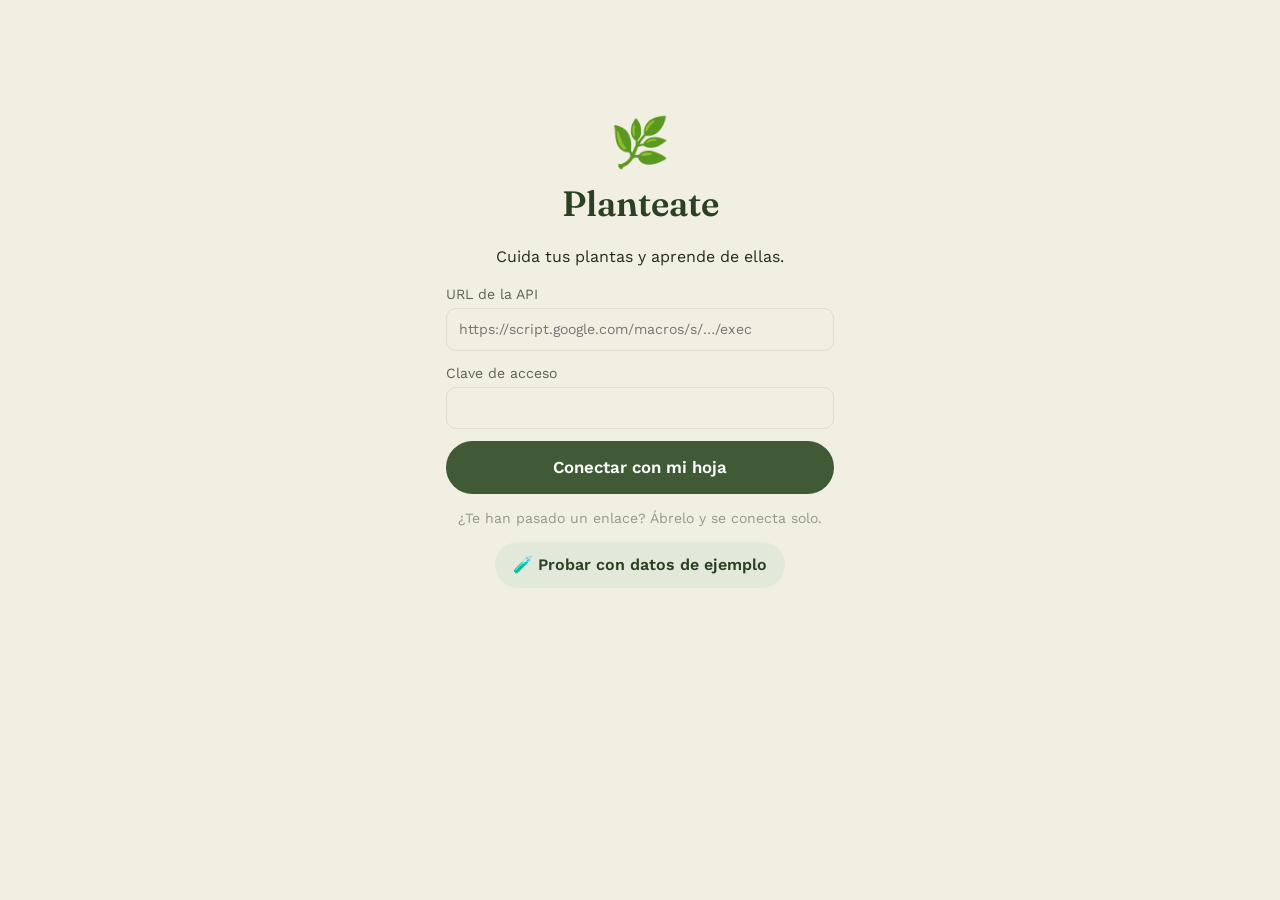
==== index.html @ dc3e884d "Planteate 5.0: PWA local-first sobre la hoja de Google App web instalable para GitHub Pages con dato" ====
<!DOCTYPE html>
<html lang="es">
<head>
  <meta charset="utf-8">
  <meta name="viewport" content="width=device-width, initial-scale=1, viewport-fit=cover">
  <title>Planteate</title>
  <meta name="description" content="Cuida tus plantas y aprende de ellas.">
  <meta name="theme-color" content="#3F5A34">
  <link rel="manifest" href="manifest.webmanifest">
  <link rel="icon" href="icons/icon.svg" type="image/svg+xml">
  <link rel="apple-touch-icon" href="icons/icon-192.png">
  <meta name="apple-mobile-web-app-capable" content="yes">
  <meta name="apple-mobile-web-app-status-bar-style" content="default">
  <link rel="preconnect" href="https://fonts.googleapis.com">
  <link rel="preconnect" href="https://fonts.gstatic.com" crossorigin>
  <link href="https://fonts.googleapis.com/css2?family=Fraunces:opsz,wght@9..144,500;9..144,600&family=Work+Sans:wght@400;500;600&display=swap" rel="stylesheet">
  <link rel="stylesheet" href="css/styles.css">
</head>
<body>
  <div id="app"><main class="contenido bienvenida"><div class="brote"></div><p>Abriendo el invernadero…</p></main></div>
  <noscript>Planteate necesita JavaScript.</noscript>
  <script type="module" src="js/app.js"></script>
</body>
</html>
---- css/styles.css ----
/* PLANTEATE 5.0 — estilos */
:root {
  --bg: #F1EEE2; --card: #FBFAF5; --ink: #232C1E; --ink-soft: #5C6350; --ink-faint: #93998A;
  --moss: #3F5A34; --moss-dark: #2C4024; --moss-pale: #E3E9DA; --line: #E1DCCB;
  --verde: #5E8C4A; --ambar: #C9952F; --rojo: #B5532A;
  --shadow: 0 2px 10px rgba(35,44,30,.08); --r: 14px;
  --display: 'Fraunces', Georgia, serif; --body: 'Work Sans', system-ui, -apple-system, sans-serif;
  --safe-b: env(safe-area-inset-bottom, 0px); --safe-t: env(safe-area-inset-top, 0px);
  color-scheme: light;
}
@media (prefers-color-scheme: dark) {
  :root {
    --bg: #171C14; --card: #222A1D; --ink: #ECEDE4; --ink-soft: #B6BCA9; --ink-faint: #828A77;
    --moss: #8DB477; --moss-dark: #B5D3A2; --moss-pale: #2E3A27; --line: #323C2B;
    --verde: #7FB067; --ambar: #E0B04F; --rojo: #E07A50; --shadow: 0 2px 10px rgba(0,0,0,.3);
    color-scheme: dark;
  }
}
* { box-sizing: border-box; }
html, body { margin: 0; background: var(--bg); color: var(--ink); font: 16px/1.45 var(--body); -webkit-tap-highlight-color: transparent; }
body { min-height: 100vh; padding-top: var(--safe-t); }
h1, h2, h3 { font-family: var(--display); font-weight: 600; margin: 0; }
h3 { font-size: 1.02rem; margin: 14px 0 6px; }
a { color: var(--moss); }
button, input, select, textarea { font: inherit; color: inherit; }
button { cursor: pointer; border: 0; background: none; }
.contenido { max-width: 760px; margin: 0 auto; padding: 0 16px calc(96px + var(--safe-b)); }
.nota { color: var(--ink-faint); font-size: .88rem; }
.centro { text-align: center; }
.sub { color: var(--ink-soft); font-size: .88rem; }

/* Botones */
.btn { background: var(--moss); color: #fff; border-radius: 999px; padding: 11px 18px; font-weight: 600; display: inline-flex; gap: 6px; align-items: center; justify-content: center; text-decoration: none; }
@media (prefers-color-scheme: dark) { .btn { color: #13180F; } }
.btn.claro { background: var(--moss-pale); color: var(--moss-dark); }
.btn.peq { padding: 8px 14px; font-size: .9rem; }
.btn.grande { padding: 14px 22px; font-size: 1.05rem; }
.btn.peligro { color: var(--rojo); }
.btn:disabled { opacity: .45; }
.btn:active, .chip:active, .tarjeta:active { transform: scale(.97); }
.btn-icono { width: 40px; height: 40px; border-radius: 50%; font-size: 1.2rem; display: inline-grid; place-items: center; }
.btn-icono.peq { width: 30px; height: 30px; font-size: .9rem; }

/* Barra superior */
.barra { position: sticky; top: 0; z-index: 10; display: flex; align-items: center; gap: 6px; padding: 8px 10px; background: color-mix(in srgb, var(--bg) 92%, transparent); backdrop-filter: blur(8px); }
.barra-titulo { flex: 1; font-size: 1.15rem; white-space: nowrap; overflow: hidden; text-overflow: ellipsis; }
.portada-cab { display: flex; justify-content: space-between; align-items: center; padding: 18px 0 10px; }
.portada-cab h1 { font-size: 1.7rem; color: var(--moss-dark); }

.sync { display: inline-flex; align-items: center; gap: 6px; font-size: .8rem; padding: 6px 10px; border-radius: 999px; background: var(--card); color: var(--ink-soft); box-shadow: var(--shadow); }
.sync .punto { width: 8px; height: 8px; border-radius: 50%; background: var(--verde); }
.sync-enviando .punto { background: var(--ambar); animation: latir 1s infinite; }
.sync-error .punto { background: var(--rojo); }
.sync-offline .punto { background: var(--ink-faint); }
.sync-demo { background: var(--moss-pale); color: var(--moss-dark); }
@keyframes latir { 50% { opacity: .3; } }

/* Navegación inferior */
.nav { position: fixed; left: 0; right: 0; bottom: 0; z-index: 20; display: flex; justify-content: space-around; background: var(--card); border-top: 1px solid var(--line); padding: 6px 0 calc(6px + var(--safe-b)); }
.nav-item { flex: 1; max-width: 140px; display: flex; flex-direction: column; align-items: center; gap: 2px; font-size: .72rem; color: var(--ink-faint); text-decoration: none; }
.nav-ic { font-size: 1.25rem; width: 32px; height: 32px; display: grid; place-items: center; border-radius: 50%; }
.nav-item.activa { color: var(--moss-dark); font-weight: 600; }
.nav-item.activa .nav-ic { background: var(--moss-pale); }
.fab { position: fixed; right: 18px; bottom: calc(78px + var(--safe-b)); z-index: 15; width: 56px; height: 56px; border-radius: 18px; background: var(--moss); color: #fff; font-size: 2rem; box-shadow: 0 6px 18px rgba(0,0,0,.25); }
@media (min-width: 800px) { .fab { right: calc(50% - 360px); } }

/* Chips */
.chips { display: flex; flex-wrap: wrap; gap: 8px; margin: 8px 0; }
.chip { padding: 7px 12px; border-radius: 999px; background: var(--card); border: 1px solid var(--line); font-size: .88rem; }
.chip b { margin-left: 2px; }
.chip.on { background: var(--moss); color: #fff; border-color: var(--moss); }
@media (prefers-color-scheme: dark) { .chip.on, .fab { color: #13180F; } }

.consejo { display: flex; gap: 10px; align-items: flex-start; background: var(--moss-pale); color: var(--moss-dark); border-radius: var(--r); padding: 12px 14px; margin: 4px 0 8px; font-size: .92rem; }
.consejo > div { flex: 1; }

/* Rejilla de plantas */
.rejilla { display: grid; grid-template-columns: repeat(auto-fill, minmax(155px, 1fr)); gap: 12px; margin-top: 6px; }
.tarjeta { background: var(--card); border-radius: var(--r); overflow: hidden; box-shadow: var(--shadow); border-top: 4px solid var(--verde); cursor: pointer; transition: transform .1s; }
.borde-amarillo { border-top-color: var(--ambar); }
.borde-rojo { border-top-color: var(--rojo); }
.tarjeta.marcada { outline: 3px solid var(--moss); }
.tarjeta-foto { position: relative; aspect-ratio: 4/3; background: var(--moss-pale); display: grid; place-items: center; }
.tarjeta-foto img { width: 100%; height: 100%; object-fit: cover; position: absolute; inset: 0; }
.sin-foto { font-size: 2.2rem; }
.esquina { position: absolute; top: 6px; right: 6px; background: var(--card); border-radius: 999px; padding: 1px 6px; font-size: .85rem; }
.check { position: absolute; top: 6px; left: 6px; width: 26px; height: 26px; border-radius: 50%; background: var(--card); border: 2px solid var(--moss); display: grid; place-items: center; font-weight: 700; color: var(--moss); }
.regar-rapido { position: absolute; bottom: 6px; right: 6px; width: 40px; height: 40px; border-radius: 50%; background: var(--card); box-shadow: var(--shadow); font-size: 1.15rem; }
.tarjeta-info { padding: 9px 11px 11px; }
.tarjeta-nombre { font-weight: 600; line-height: 1.2; }
.tarjeta-esp { font-size: .78rem; color: var(--ink-faint); white-space: nowrap; overflow: hidden; text-overflow: ellipsis; }
.tarjeta-estado { font-size: .82rem; margin-top: 4px; font-weight: 500; }
.pend { color: var(--ambar); }
.nivel-verde { color: var(--verde); } .nivel-amarillo { color: var(--ambar); } .nivel-rojo { color: var(--rojo); }

.barra-seleccion { position: sticky; top: 0; z-index: 12; display: flex; flex-wrap: wrap; align-items: center; gap: 6px; background: var(--card); padding: 10px; border-radius: var(--r); box-shadow: var(--shadow); margin-bottom: 8px; }
.barra-seleccion span { font-weight: 600; margin-right: auto; }

.vacio { text-align: center; padding: 40px 10px; color: var(--ink-soft); }
.vacio-ic { font-size: 3rem; }

/* Ficha */
.hero { margin: 0 -16px; height: 240px; background: var(--moss-pale) center/cover; display: grid; place-items: center; color: var(--moss-dark); cursor: pointer; }
@media (min-width: 760px) { .hero { margin: 0; border-radius: var(--r); } }
.ficha-cab { padding: 14px 0 6px; }
.ficha-cab h2 { font-size: 1.6rem; }
.acciones-principales { display: grid; grid-template-columns: 1.4fr 1fr; gap: 8px; margin: 8px 0; }
.acciones-sec { display: flex; flex-wrap: wrap; gap: 8px; margin: 8px 0; }
.estados { background: var(--card); border-radius: var(--r); box-shadow: var(--shadow); margin: 12px 0; }
.estado-fila { border-bottom: 1px solid var(--line); }
.estado-fila:last-child { border: 0; }
.estado-fila summary { list-style: none; display: flex; align-items: center; gap: 10px; padding: 12px 14px; cursor: pointer; }
.estado-fila summary::-webkit-details-marker { display: none; }
.estado-ic { font-size: 1.2rem; }
.estado-txt { flex: 1; font-weight: 600; }
.porque { font-size: .78rem; color: var(--ink-faint); text-decoration: underline dotted; }
.estado-fila p { margin: 0; padding: 0 14px 12px 46px; color: var(--ink-soft); font-size: .92rem; }
.sellos { display: flex; gap: 6px; overflow-x: auto; padding: 4px 0 10px; }
.sello { flex: 0 0 auto; width: 48px; text-align: center; background: var(--card); border-radius: 10px; padding: 5px 0; box-shadow: var(--shadow); font-size: .7rem; display: flex; flex-direction: column; }
.sello b { font-size: 1rem; font-family: var(--display); }
.sello i { font-style: normal; color: var(--moss); font-weight: 600; }

.tabs { display: flex; gap: 4px; border-bottom: 1px solid var(--line); margin-top: 6px; overflow-x: auto; }
.tab { padding: 10px 12px; color: var(--ink-faint); border-bottom: 3px solid transparent; white-space: nowrap; font-weight: 500; }
.tab.on { color: var(--moss-dark); border-bottom-color: var(--moss); }
.tarjeta-bloque { background: var(--card); border-radius: var(--r); box-shadow: var(--shadow); padding: 4px 14px 14px; margin: 12px 0; }
.dato { display: grid; grid-template-columns: 9.5em 1fr; gap: 8px; padding: 7px 0; border-bottom: 1px dashed var(--line); font-size: .93rem; }
.dato:last-child { border-bottom: 0; }
.dato > span { color: var(--ink-faint); }
.dato small { color: var(--ink-faint); }
.dato.aviso div { color: var(--rojo); font-weight: 500; }
.pie-ficha { text-align: center; margin: 20px 0; }
textarea, input, select { width: 100%; border: 1px solid var(--line); background: var(--bg); border-radius: 10px; padding: 10px 12px; margin: 4px 0 8px; }
.aprender p, .aprender li { color: var(--ink-soft); }
.aprender ul { padding-left: 20px; margin: 4px 0; }
.esp-cab { display: flex; flex-direction: column; padding-top: 10px; }
.esp-cab i { color: var(--ink-faint); font-size: .88rem; }
.wiki-img { float: right; width: 110px; height: 110px; object-fit: cover; border-radius: 10px; margin: 0 0 8px 10px; }
.insight { background: var(--moss-pale); color: var(--moss-dark); border-radius: 10px; padding: 10px 12px; font-size: .92rem; }

.grafico { width: 100%; height: auto; margin-top: 6px; }
.g-num { font-size: 9px; fill: var(--ink-soft); text-anchor: middle; }
.g-fecha { font-size: 8px; fill: var(--ink-faint); text-anchor: middle; }
.g-obj { stroke: var(--ink-soft); stroke-dasharray: 5 4; stroke-width: 1.2; }
.leyenda { display: flex; flex-wrap: wrap; gap: 10px; font-size: .75rem; color: var(--ink-faint); }
.leyenda span::before { content: '■ '; }
.l-verde::before { color: var(--verde); } .l-ambar::before { color: var(--ambar); } .l-rojo::before { color: var(--rojo); }
.leyenda span:last-child::before { content: ''; }

.eventos { list-style: none; padding: 0; margin: 0; }
.eventos li { display: flex; gap: 10px; padding: 8px 0; border-bottom: 1px dashed var(--line); font-size: .9rem; }
.ev-ic { width: 24px; text-align: center; }
.ev-det { color: var(--ink-soft); }

.fotos { display: grid; grid-template-columns: repeat(auto-fill, minmax(120px, 1fr)); gap: 8px; margin-top: 10px; }
.foto-mini { position: relative; }
.foto-mini img { width: 100%; aspect-ratio: 1; object-fit: cover; border-radius: 10px; cursor: pointer; }
.foto-mini span { font-size: .72rem; color: var(--ink-faint); }
.foto-mini button { position: absolute; top: 4px; right: 4px; background: var(--card); }
.foto-grande { width: 100%; max-height: 75vh; object-fit: contain; border-radius: 10px; margin-bottom: 10px; }
.diag p { margin: 6px 0; white-space: pre-wrap; }

/* Listas */
.lista { list-style: none; padding: 0; margin: 0; background: var(--card); border-radius: var(--r); box-shadow: var(--shadow); }
.lista li { display: flex; justify-content: space-between; align-items: center; gap: 10px; padding: 12px 14px; border-bottom: 1px solid var(--line); cursor: pointer; }
.lista li:last-child { border: 0; }
.cal-grupo { margin: 18px 0 8px; }
.cal-der { text-align: right; font-weight: 600; display: flex; flex-direction: column; font-size: .9rem; }
.cal-der small { font-weight: 400; font-size: .75rem; }
.glosario details { background: var(--card); border-radius: 10px; margin: 6px 0; padding: 10px 14px; box-shadow: var(--shadow); }
.glosario summary { font-weight: 600; cursor: pointer; }
.glosario p { margin: 6px 0 0; color: var(--ink-soft); }

/* Formularios */
.formulario { display: flex; flex-direction: column; gap: 4px; margin: 12px 0; }
.formulario label { font-size: .88rem; color: var(--ink-soft); }
.formulario fieldset { border: 1px solid var(--line); border-radius: 10px; padding: 6px 10px; margin: 4px 0; }
.formulario legend { font-size: .9rem; font-weight: 600; padding: 0 4px; }
.formulario small { color: var(--ink-faint); }
.formulario details { margin: 8px 0; }
.formulario summary { cursor: pointer; color: var(--moss); font-weight: 600; padding: 6px 0; }
.dos { display: grid; grid-template-columns: 1fr 1fr; gap: 10px; }
.tres { display: grid; grid-template-columns: 1fr 1fr 1.3fr; gap: 8px; }
.candidatos { display: flex; flex-direction: column; gap: 6px; }
.candidato { text-align: left; background: var(--card); border: 1px solid var(--line); border-radius: 10px; padding: 10px; display: flex; flex-direction: column; }
.candidato span { color: var(--ink-faint); font-size: .85rem; }
.bienvenida { text-align: center; padding-top: 12vh; max-width: 420px; }
.bienvenida h1 { font-size: 2.2rem; color: var(--moss-dark); }
.bienvenida .formulario { text-align: left; }
.brote { width: 34px; height: 34px; margin: 0 auto; border-radius: 50%; border: 3px solid var(--moss-pale); border-top-color: var(--moss); animation: girar .9s linear infinite; }
@keyframes girar { to { transform: rotate(360deg); } }

/* Modal y aviso */
.modal-fondo { position: fixed; inset: 0; z-index: 50; background: rgba(20,25,15,.45); display: flex; align-items: flex-end; justify-content: center; }
.modal { background: var(--card); width: 100%; max-width: 520px; border-radius: 20px 20px 0 0; padding: 20px 18px calc(20px + var(--safe-b)); max-height: 90vh; overflow: auto; animation: subir .2s ease-out; }
@media (min-width: 600px) { .modal-fondo { align-items: center; } .modal { border-radius: 20px; } }
@keyframes subir { from { transform: translateY(30px); opacity: 0; } }
.toast { position: fixed; left: 50%; transform: translateX(-50%); bottom: calc(84px + var(--safe-b)); z-index: 60; width: min(92vw, 460px); background: var(--ink); color: var(--bg); border-radius: 14px; padding: 12px 16px; box-shadow: 0 8px 24px rgba(0,0,0,.3); transition: opacity .3s; font-size: .93rem; }
.toast.fuera { opacity: 0; }
.toast-pista { margin-top: 6px; opacity: .85; font-size: .88rem; }
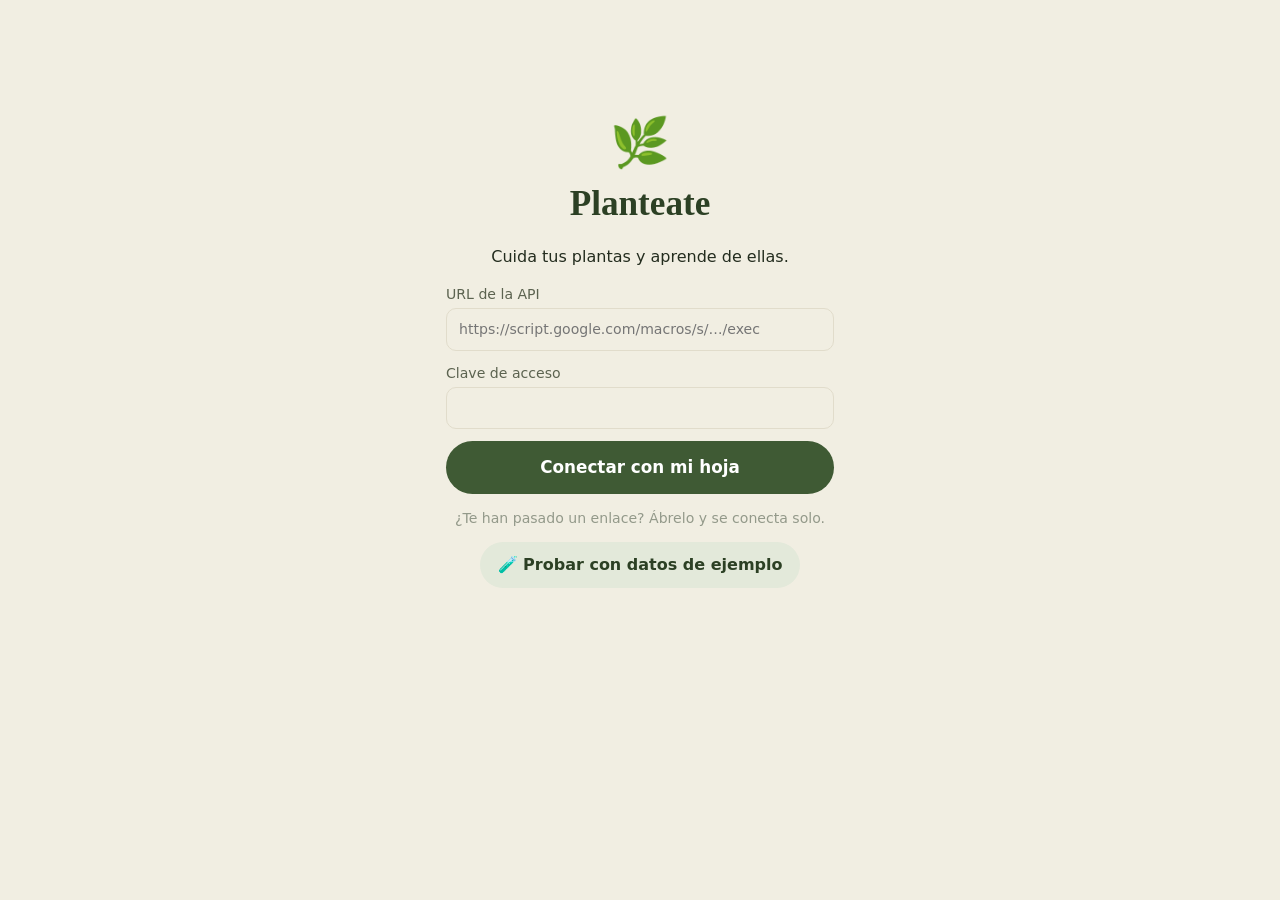
==== commit 4c80e108: "V5.1.2: revisión de seguridad - #/conectar solo acepta URLs de Apps Script y pide confirmación si ca" ====
--- a/index.html
+++ b/index.html
@@ -3,6 +3,9 @@
 <head>
   <meta charset="utf-8">
   <meta name="viewport" content="width=device-width, initial-scale=1, viewport-fit=cover">
+  <!-- CSP: solo scripts propios; datos solo a Apps Script y Wikipedia; fotos de Drive/Wikimedia. -->
+  <meta http-equiv="Content-Security-Policy" content="default-src 'self'; script-src 'self'; style-src 'self' https://fonts.googleapis.com; font-src https://fonts.gstatic.com; img-src 'self' blob: data: https://lh3.googleusercontent.com https://*.wikimedia.org; connect-src 'self' https://script.google.com https://script.googleusercontent.com https://es.wikipedia.org; manifest-src 'self'; worker-src 'self'; object-src 'none'; base-uri 'self'; form-action 'none'">
+  <meta name="referrer" content="no-referrer">
   <title>Planteate</title>
   <meta name="description" content="Cuida tus plantas y aprende de ellas.">
   <meta name="theme-color" content="#3F5A34">
--- a/css/styles.css
+++ b/css/styles.css
@@ -100,7 +100,8 @@
 .vacio-ic { font-size: 3rem; }
 
 /* Ficha */
-.hero { margin: 0 -16px; height: 240px; background: var(--moss-pale) center/cover; display: grid; place-items: center; color: var(--moss-dark); cursor: pointer; }
+.hero { margin: 0 -16px; height: 240px; background: var(--moss-pale); display: grid; place-items: center; color: var(--moss-dark); cursor: pointer; overflow: hidden; }
+.hero img { width: 100%; height: 100%; object-fit: cover; }
 @media (min-width: 760px) { .hero { margin: 0; border-radius: var(--r); } }
 .ficha-cab { padding: 14px 0 6px; }
 .ficha-cab h2 { font-size: 1.6rem; }
@@ -198,3 +199,25 @@
 .toast { position: fixed; left: 50%; transform: translateX(-50%); bottom: calc(84px + var(--safe-b)); z-index: 60; width: min(92vw, 460px); background: var(--ink); color: var(--bg); border-radius: 14px; padding: 12px 16px; box-shadow: 0 8px 24px rgba(0,0,0,.3); transition: opacity .3s; font-size: .93rem; }
 .toast.fuera { opacity: 0; }
 .toast-pista { margin-top: 6px; opacity: .85; font-size: .88rem; }
+
+/* V5.1 */
+img.cargando { background: linear-gradient(90deg, var(--moss-pale), var(--card), var(--moss-pale)); background-size: 200% 100%; animation: brillo 1.2s infinite; }
+@keyframes brillo { to { background-position: -200% 0; } }
+.toast-fila { display: flex; align-items: center; gap: 12px; }
+.toast-fila > div { flex: 1; }
+.toast-btn { color: var(--moss-pale); font-weight: 700; text-transform: uppercase; font-size: .82rem; letter-spacing: .03em; padding: 6px 4px; }
+@media (prefers-color-scheme: dark) { .toast-btn { color: var(--moss); } }
+.aprende-banda { width: 100%; display: flex; align-items: center; gap: 12px; text-align: left; background: var(--moss-pale); color: var(--moss-dark); border-radius: var(--r); padding: 12px 14px; margin: 4px 0 10px; }
+.aprende-banda > span:first-child { font-size: 1.6rem; }
+.aprende-banda div { flex: 1; display: flex; flex-direction: column; }
+.aprende-banda small { color: var(--ink-soft); display: -webkit-box; -webkit-line-clamp: 2; -webkit-box-orient: vertical; overflow: hidden; }
+.aprende-banda.aviso { background: color-mix(in srgb, var(--ambar) 18%, var(--card)); }
+.grupo-cab { display: flex; align-items: baseline; gap: 10px; margin: 18px 0 6px; flex-wrap: wrap; }
+.grupo-cab h3 { margin: 0; }
+.grupo-cab .chip { margin-left: auto; }
+.comparar-par { display: grid; grid-template-columns: 1fr 1fr; gap: 8px; }
+.comparar-par img { width: 100%; aspect-ratio: 3/4; object-fit: cover; border-radius: 10px; background: var(--moss-pale); }
+.comparar-par select { margin-top: 4px; }
+.etiqueta-ia { display: inline-block; margin-top: 6px; font-size: .75rem; background: color-mix(in srgb, var(--ambar) 20%, var(--card)); color: var(--ink-soft); border-radius: 999px; padding: 2px 10px; width: fit-content; }
+.respuesta { background: var(--moss-pale); color: var(--ink); border-radius: 12px; padding: 12px 14px; margin-top: 10px; line-height: 1.5; }
+code { background: var(--moss-pale); padding: 1px 6px; border-radius: 6px; font-size: .88em; }
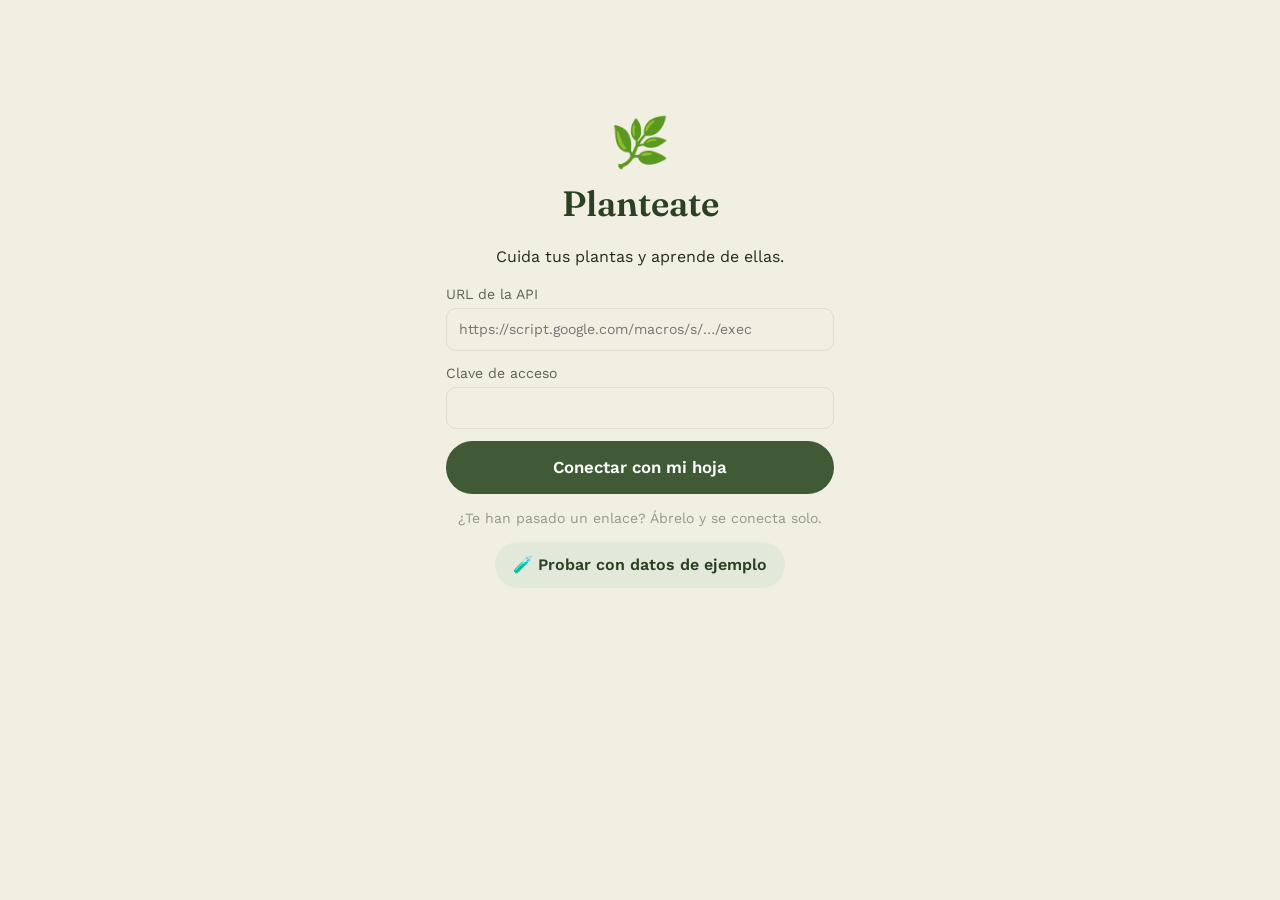
==== commit 52fbd638: "V5.2.1 Auditoría de seguridad y calidad.  Fallos corregidos: - Los cambios del modo prueba ya no se " ====
--- a/index.html
+++ b/index.html
@@ -3,8 +3,8 @@
 <head>
   <meta charset="utf-8">
   <meta name="viewport" content="width=device-width, initial-scale=1, viewport-fit=cover">
-  <!-- CSP: solo scripts propios; datos solo a Apps Script y Wikipedia; fotos de Drive/Wikimedia. -->
-  <meta http-equiv="Content-Security-Policy" content="default-src 'self'; script-src 'self'; style-src 'self' https://fonts.googleapis.com; font-src https://fonts.gstatic.com; img-src 'self' blob: data: https://lh3.googleusercontent.com https://*.wikimedia.org; connect-src 'self' https://script.google.com https://script.googleusercontent.com https://es.wikipedia.org; manifest-src 'self'; worker-src 'self'; object-src 'none'; base-uri 'self'; form-action 'none'">
+  <!-- CSP: solo archivos propios; datos solo a Apps Script y Wikipedia; fotos de Drive/Wikimedia. -->
+  <meta http-equiv="Content-Security-Policy" content="default-src 'none'; script-src 'self'; style-src 'self'; font-src 'self'; img-src 'self' blob: data: https://lh3.googleusercontent.com https://*.wikimedia.org; connect-src 'self' https://script.google.com https://script.googleusercontent.com https://es.wikipedia.org; manifest-src 'self'; worker-src 'self'; object-src 'none'; base-uri 'none'; form-action 'none'; upgrade-insecure-requests">
   <meta name="referrer" content="no-referrer">
   <title>Planteate</title>
   <meta name="description" content="Cuida tus plantas y aprende de ellas.">
@@ -14,9 +14,6 @@
   <link rel="apple-touch-icon" href="icons/icon-192.png">
   <meta name="apple-mobile-web-app-capable" content="yes">
   <meta name="apple-mobile-web-app-status-bar-style" content="default">
-  <link rel="preconnect" href="https://fonts.googleapis.com">
-  <link rel="preconnect" href="https://fonts.gstatic.com" crossorigin>
-  <link href="https://fonts.googleapis.com/css2?family=Fraunces:opsz,wght@9..144,500;9..144,600&family=Work+Sans:wght@400;500;600&display=swap" rel="stylesheet">
   <link rel="stylesheet" href="css/styles.css">
 </head>
 <body>
--- a/css/styles.css
+++ b/css/styles.css
@@ -1,3 +1,6 @@
+/* Fuentes servidas desde la propia app (licencia SIL OFL): ninguna visita se envía a terceros. */
+@font-face { font-family: 'Fraunces'; font-style: normal; font-weight: 500 600; font-display: swap; src: url(../fonts/fraunces.woff2) format('woff2'); }
+@font-face { font-family: 'Work Sans'; font-style: normal; font-weight: 400 600; font-display: swap; src: url(../fonts/work-sans.woff2) format('woff2'); }
 /* PLANTEATE 5.0 — estilos */
 :root {
   --bg: #F1EEE2; --card: #FBFAF5; --ink: #232C1E; --ink-soft: #5C6350; --ink-faint: #93998A;
